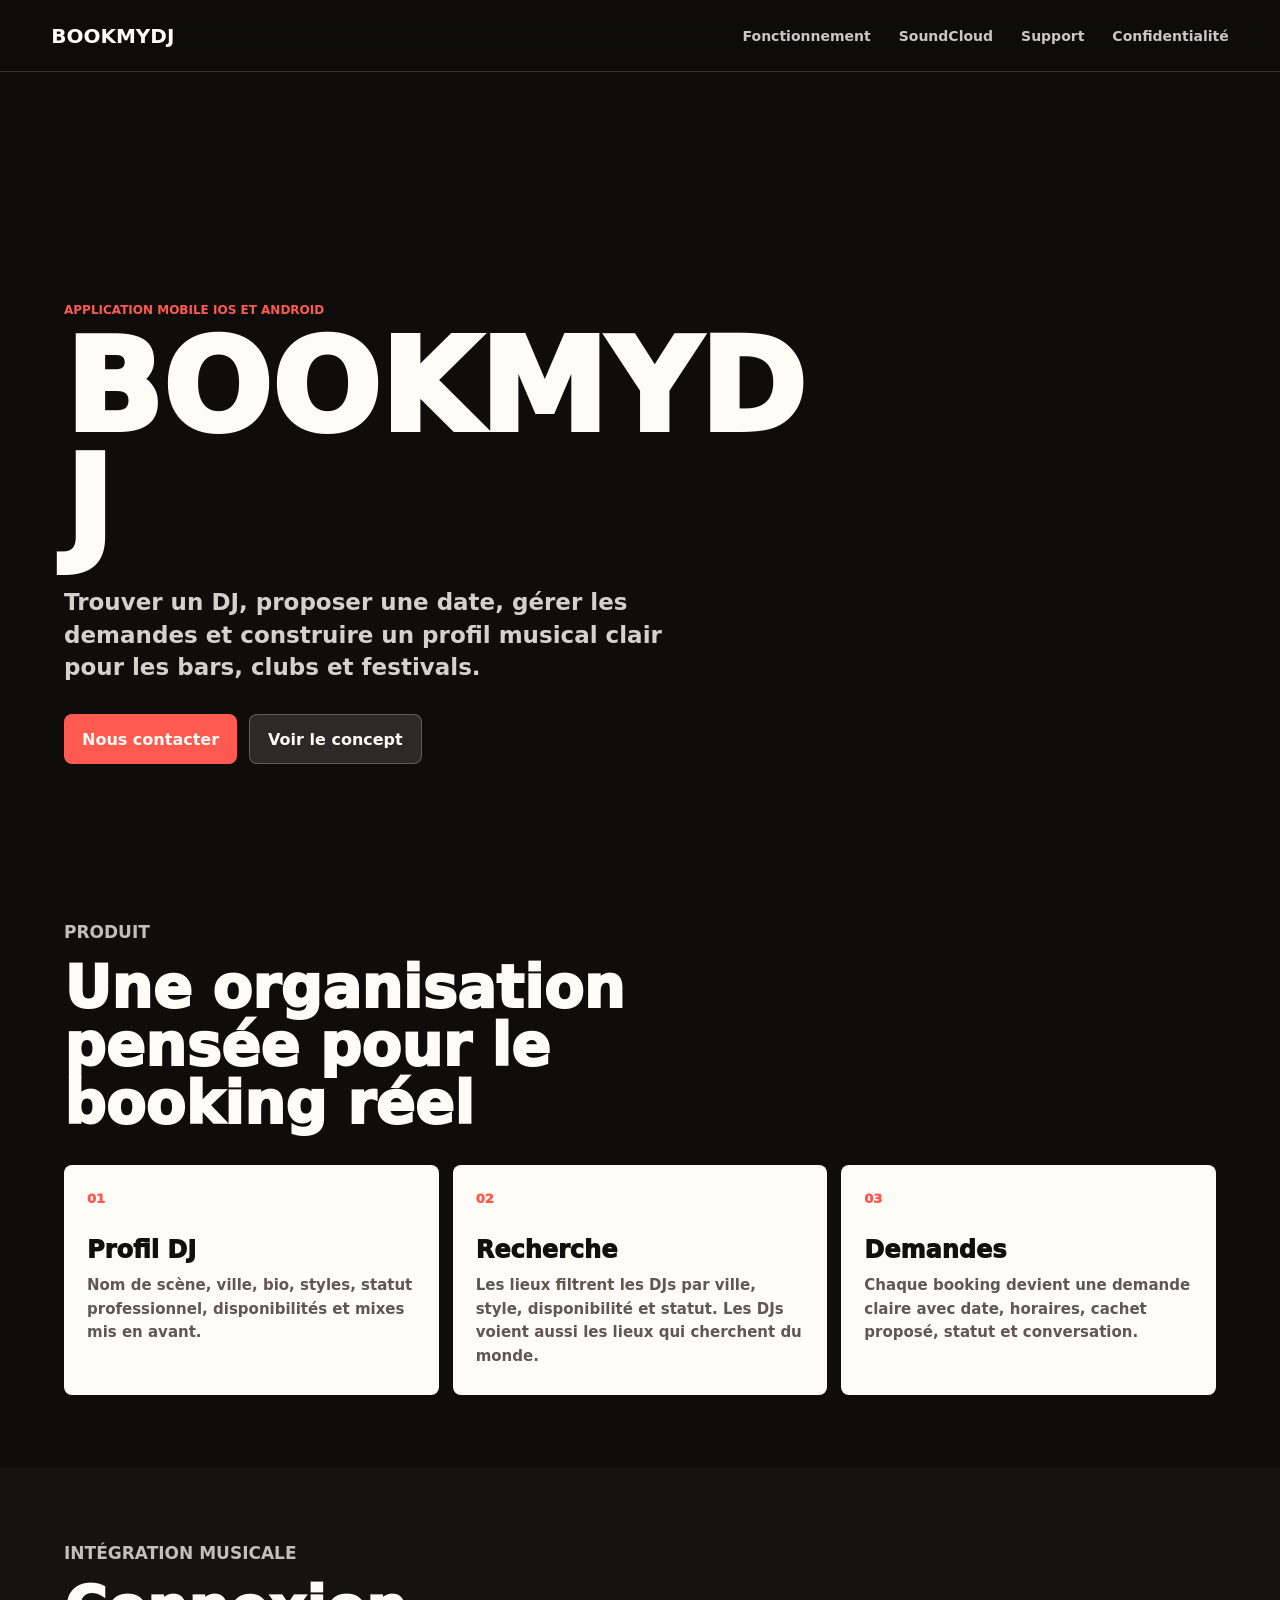
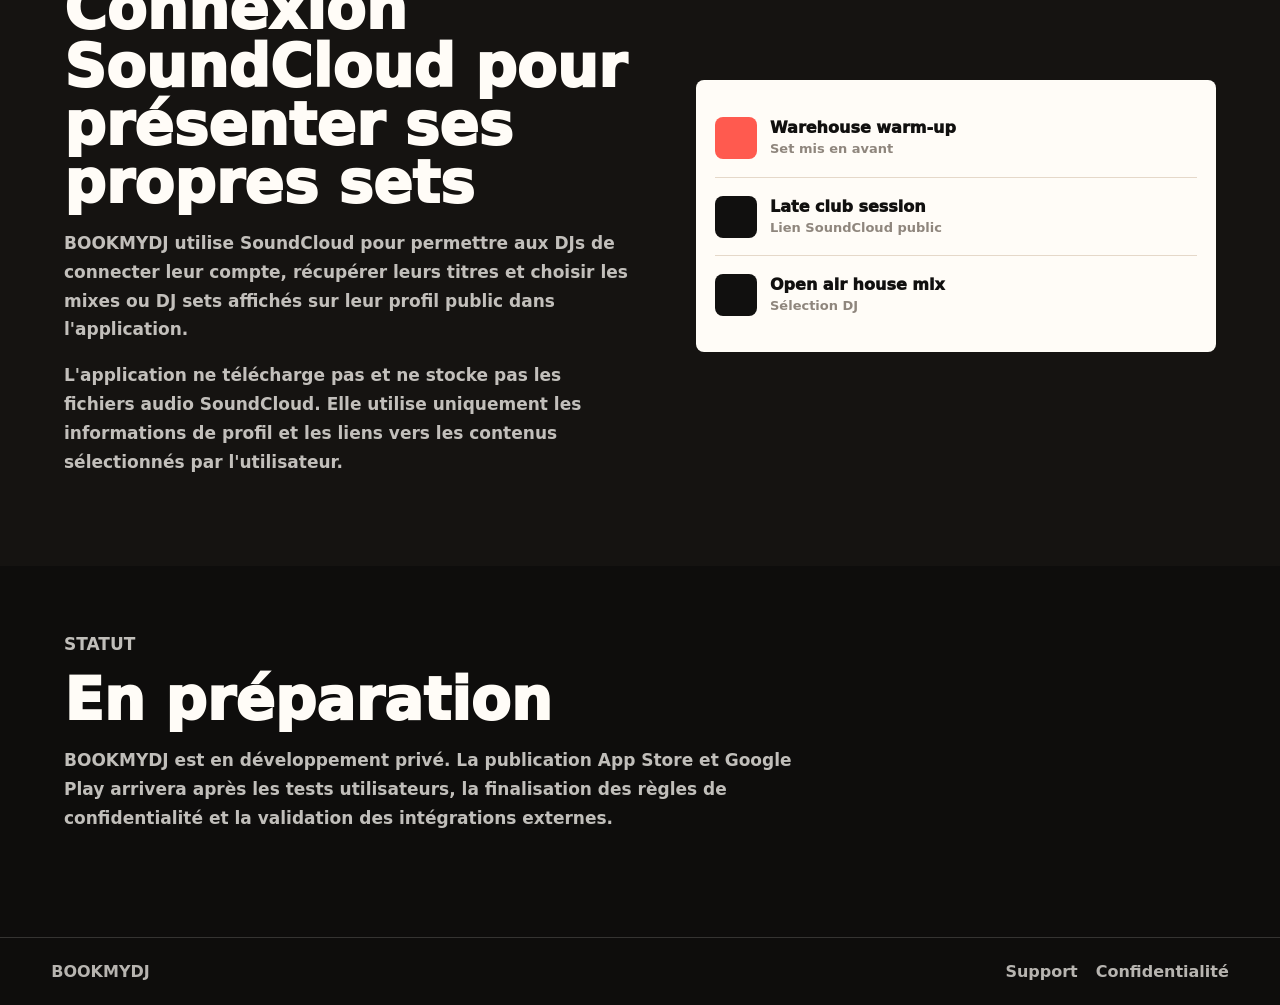
==== index.html @ 0f89406c "Initial BOOKMYDJ landing page" ====
<!doctype html>
<html lang="fr">
  <head>
    <meta charset="utf-8" />
    <meta name="viewport" content="width=device-width, initial-scale=1" />
    <meta name="description" content="BOOKMYDJ aide les DJs et les lieux à se trouver, échanger et organiser des bookings en France." />
    <meta property="og:title" content="BOOKMYDJ" />
    <meta property="og:description" content="L'application mobile pour connecter DJs, bars, clubs et festivals." />
    <meta property="og:type" content="website" />
    <title>BOOKMYDJ - Booker des DJs simplement</title>
    <link rel="stylesheet" href="styles.css" />
  </head>
  <body>
    <header class="site-header" aria-label="Navigation principale">
      <a class="brand" href="index.html">BOOKMYDJ</a>
      <nav class="nav-links" aria-label="Liens utiles">
        <a href="#fonctionnement">Fonctionnement</a>
        <a href="#soundcloud">SoundCloud</a>
        <a href="support.html">Support</a>
        <a href="privacy.html">Confidentialité</a>
      </nav>
    </header>

    <main>
      <section class="hero" aria-labelledby="hero-title">
        <div class="hero-shade"></div>
        <div class="hero-content">
          <p class="eyebrow">Application mobile iOS et Android</p>
          <h1 id="hero-title">BOOKMYDJ</h1>
          <p class="hero-copy">Trouver un DJ, proposer une date, gérer les demandes et construire un profil musical clair pour les bars, clubs et festivals.</p>
          <div class="hero-actions">
            <a class="primary-link" href="mailto:contact@bookmydj.app">Nous contacter</a>
            <a class="secondary-link" href="#fonctionnement">Voir le concept</a>
          </div>
        </div>
      </section>

      <section class="section" id="fonctionnement" aria-labelledby="workflow-title">
        <div class="section-heading">
          <p class="eyebrow">Produit</p>
          <h2 id="workflow-title">Une organisation pensée pour le booking réel</h2>
        </div>
        <div class="feature-grid">
          <article class="feature-card">
            <span class="feature-number">01</span>
            <h3>Profil DJ</h3>
            <p>Nom de scène, ville, bio, styles, statut professionnel, disponibilités et mixes mis en avant.</p>
          </article>
          <article class="feature-card">
            <span class="feature-number">02</span>
            <h3>Recherche</h3>
            <p>Les lieux filtrent les DJs par ville, style, disponibilité et statut. Les DJs voient aussi les lieux qui cherchent du monde.</p>
          </article>
          <article class="feature-card">
            <span class="feature-number">03</span>
            <h3>Demandes</h3>
            <p>Chaque booking devient une demande claire avec date, horaires, cachet proposé, statut et conversation.</p>
          </article>
        </div>
      </section>

      <section class="split-section" id="soundcloud" aria-labelledby="soundcloud-title">
        <div>
          <p class="eyebrow">Intégration musicale</p>
          <h2 id="soundcloud-title">Connexion SoundCloud pour présenter ses propres sets</h2>
          <p>BOOKMYDJ utilise SoundCloud pour permettre aux DJs de connecter leur compte, récupérer leurs titres et choisir les mixes ou DJ sets affichés sur leur profil public dans l'application.</p>
          <p>L'application ne télécharge pas et ne stocke pas les fichiers audio SoundCloud. Elle utilise uniquement les informations de profil et les liens vers les contenus sélectionnés par l'utilisateur.</p>
        </div>
        <div class="sound-panel" aria-label="Aperçu de profil musical">
          <div class="sound-row active">
            <span></span>
            <div>
              <strong>Warehouse warm-up</strong>
              <p>Set mis en avant</p>
            </div>
          </div>
          <div class="sound-row">
            <span></span>
            <div>
              <strong>Late club session</strong>
              <p>Lien SoundCloud public</p>
            </div>
          </div>
          <div class="sound-row">
            <span></span>
            <div>
              <strong>Open air house mix</strong>
              <p>Sélection DJ</p>
            </div>
          </div>
        </div>
      </section>

      <section class="section compact" aria-labelledby="availability-title">
        <div class="section-heading">
          <p class="eyebrow">Statut</p>
          <h2 id="availability-title">En préparation</h2>
          <p>BOOKMYDJ est en développement privé. La publication App Store et Google Play arrivera après les tests utilisateurs, la finalisation des règles de confidentialité et la validation des intégrations externes.</p>
        </div>
      </section>
    </main>

    <footer class="site-footer">
      <span>BOOKMYDJ</span>
      <div>
        <a href="support.html">Support</a>
        <a href="privacy.html">Confidentialité</a>
      </div>
    </footer>
  </body>
</html>
---- styles.css ----
:root {
  color-scheme: dark;
  --ink: #11100f;
  --paper: #fffcf7;
  --muted: #8f867d;
  --line: rgba(255, 252, 247, 0.16);
  --accent: #ff5a4f;
  --teal: #19a78e;
  --blue: #4968f2;
  --night: #0e0d0c;
}

* {
  box-sizing: border-box;
}

body {
  margin: 0;
  min-width: 320px;
  background: var(--night);
  color: var(--paper);
  font-family: Inter, ui-sans-serif, system-ui, -apple-system, BlinkMacSystemFont, "Segoe UI", sans-serif;
  letter-spacing: 0;
}

a {
  color: inherit;
  text-decoration: none;
}

.site-header {
  position: fixed;
  z-index: 20;
  top: 0;
  left: 0;
  right: 0;
  display: flex;
  align-items: center;
  justify-content: space-between;
  gap: 24px;
  min-height: 72px;
  padding: 14px clamp(18px, 4vw, 54px);
  background: rgba(14, 13, 12, 0.78);
  border-bottom: 1px solid var(--line);
  backdrop-filter: blur(18px);
}

.site-header.simple {
  position: sticky;
}

.brand {
  font-size: 20px;
  font-weight: 900;
}

.nav-links {
  display: flex;
  align-items: center;
  justify-content: flex-end;
  gap: clamp(12px, 3vw, 28px);
  color: rgba(255, 252, 247, 0.78);
  font-size: 14px;
  font-weight: 800;
}

.hero {
  position: relative;
  min-height: 94vh;
  display: grid;
  align-items: end;
  padding: 118px clamp(18px, 5vw, 72px) 82px;
  background-image: url("https://images.unsplash.com/photo-1516450360452-9312f5e86fc7?auto=format&fit=crop&w=2200&q=86");
  background-size: cover;
  background-position: center;
  overflow: hidden;
}

.hero-shade {
  position: absolute;
  inset: 0;
  background: linear-gradient(90deg, rgba(14, 13, 12, 0.92), rgba(14, 13, 12, 0.58) 46%, rgba(14, 13, 12, 0.18)), linear-gradient(0deg, rgba(14, 13, 12, 0.94), rgba(14, 13, 12, 0) 45%);
}

.hero-content {
  position: relative;
  max-width: 780px;
  min-width: 0;
}

.eyebrow {
  margin: 0 0 12px;
  color: var(--accent);
  font-size: 12px;
  font-weight: 900;
  text-transform: uppercase;
}

h1,
h2,
h3,
p {
  letter-spacing: 0;
}

h1 {
  margin: 0;
  font-size: clamp(56px, 10vw, 128px);
  line-height: 0.92;
  font-weight: 950;
  max-width: 100%;
  overflow-wrap: anywhere;
}

.hero-copy {
  max-width: 640px;
  margin: 22px 0 0;
  color: rgba(255, 252, 247, 0.82);
  font-size: clamp(18px, 2vw, 23px);
  line-height: 1.42;
  font-weight: 700;
}

.hero-actions {
  display: flex;
  flex-wrap: wrap;
  gap: 12px;
  margin-top: 30px;
}

.primary-link,
.secondary-link {
  display: inline-flex;
  align-items: center;
  justify-content: center;
  min-height: 50px;
  border-radius: 8px;
  padding: 0 18px;
  font-weight: 900;
}

.primary-link {
  background: var(--accent);
  color: var(--paper);
}

.secondary-link {
  background: rgba(255, 252, 247, 0.12);
  border: 1px solid rgba(255, 252, 247, 0.24);
}

.section,
.split-section {
  padding: 72px clamp(18px, 5vw, 72px);
}

.section-heading {
  max-width: 760px;
}

h2 {
  margin: 0;
  font-size: clamp(34px, 5vw, 58px);
  line-height: 1;
  font-weight: 930;
}

.section-heading p,
.split-section p,
.legal-page p {
  color: rgba(255, 252, 247, 0.74);
  font-size: 17px;
  line-height: 1.7;
  font-weight: 650;
}

.feature-grid {
  display: grid;
  grid-template-columns: repeat(3, minmax(0, 1fr));
  gap: 14px;
  margin-top: 32px;
}

.feature-card,
.sound-panel {
  border: 1px solid rgba(255, 252, 247, 0.16);
  border-radius: 8px;
  background: var(--paper);
  color: var(--ink);
}

.feature-card {
  min-height: 230px;
  padding: 22px;
}

.feature-number {
  display: inline-flex;
  margin-bottom: 30px;
  color: var(--accent);
  font-size: 13px;
  font-weight: 950;
}

h3 {
  margin: 0 0 10px;
  font-size: 24px;
  font-weight: 930;
}

.feature-card p {
  margin: 0;
  color: #5f5851;
  font-size: 15px;
  line-height: 1.58;
  font-weight: 700;
}

.split-section {
  display: grid;
  grid-template-columns: minmax(0, 1fr) minmax(300px, 520px);
  gap: clamp(22px, 5vw, 70px);
  align-items: center;
  background: #151311;
}

.sound-panel {
  padding: 18px;
}

.sound-row {
  display: flex;
  align-items: center;
  gap: 13px;
  min-height: 78px;
  border-top: 1px solid #e5d8c9;
}

.sound-row:first-child {
  border-top: 0;
}

.sound-row span {
  width: 42px;
  height: 42px;
  border-radius: 8px;
  background: var(--ink);
}

.sound-row.active span {
  background: var(--accent);
}

.sound-row strong {
  display: block;
  font-size: 16px;
  font-weight: 930;
}

.sound-row p {
  margin: 3px 0 0;
  color: var(--muted);
  font-size: 13px;
  line-height: 1.4;
}

.compact {
  padding-top: 64px;
  padding-bottom: 88px;
}

.legal-page {
  max-width: 860px;
  padding: 70px clamp(18px, 5vw, 72px) 90px;
}

.legal-page h1 {
  font-size: clamp(42px, 8vw, 82px);
}

.legal-page section {
  margin-top: 34px;
  padding-top: 28px;
  border-top: 1px solid var(--line);
}

.legal-page h2 {
  font-size: 26px;
}

.legal-page a {
  color: var(--accent);
  font-weight: 900;
}

.updated {
  color: var(--muted);
}

.site-footer {
  display: flex;
  align-items: center;
  justify-content: space-between;
  gap: 18px;
  padding: 24px clamp(18px, 4vw, 54px);
  border-top: 1px solid var(--line);
  color: rgba(255, 252, 247, 0.7);
  font-weight: 850;
}

.site-footer div {
  display: flex;
  gap: 18px;
}

@media (max-width: 780px) {
  .site-header {
    align-items: flex-start;
    flex-direction: column;
    gap: 10px;
    overflow: hidden;
  }

  .nav-links {
    width: 100%;
    max-width: 100%;
    justify-content: flex-start;
    overflow-x: auto;
    padding-bottom: 4px;
  }

  h1 {
    font-size: clamp(42px, 13vw, 54px);
    line-height: 0.98;
  }

  .hero {
    min-height: 92vh;
    padding-top: 150px;
    background-position: 62% center;
  }

  .feature-grid,
  .split-section {
    grid-template-columns: 1fr;
  }

  .feature-card {
    min-height: 190px;
  }

  .site-footer {
    flex-direction: column;
    align-items: flex-start;
  }
}
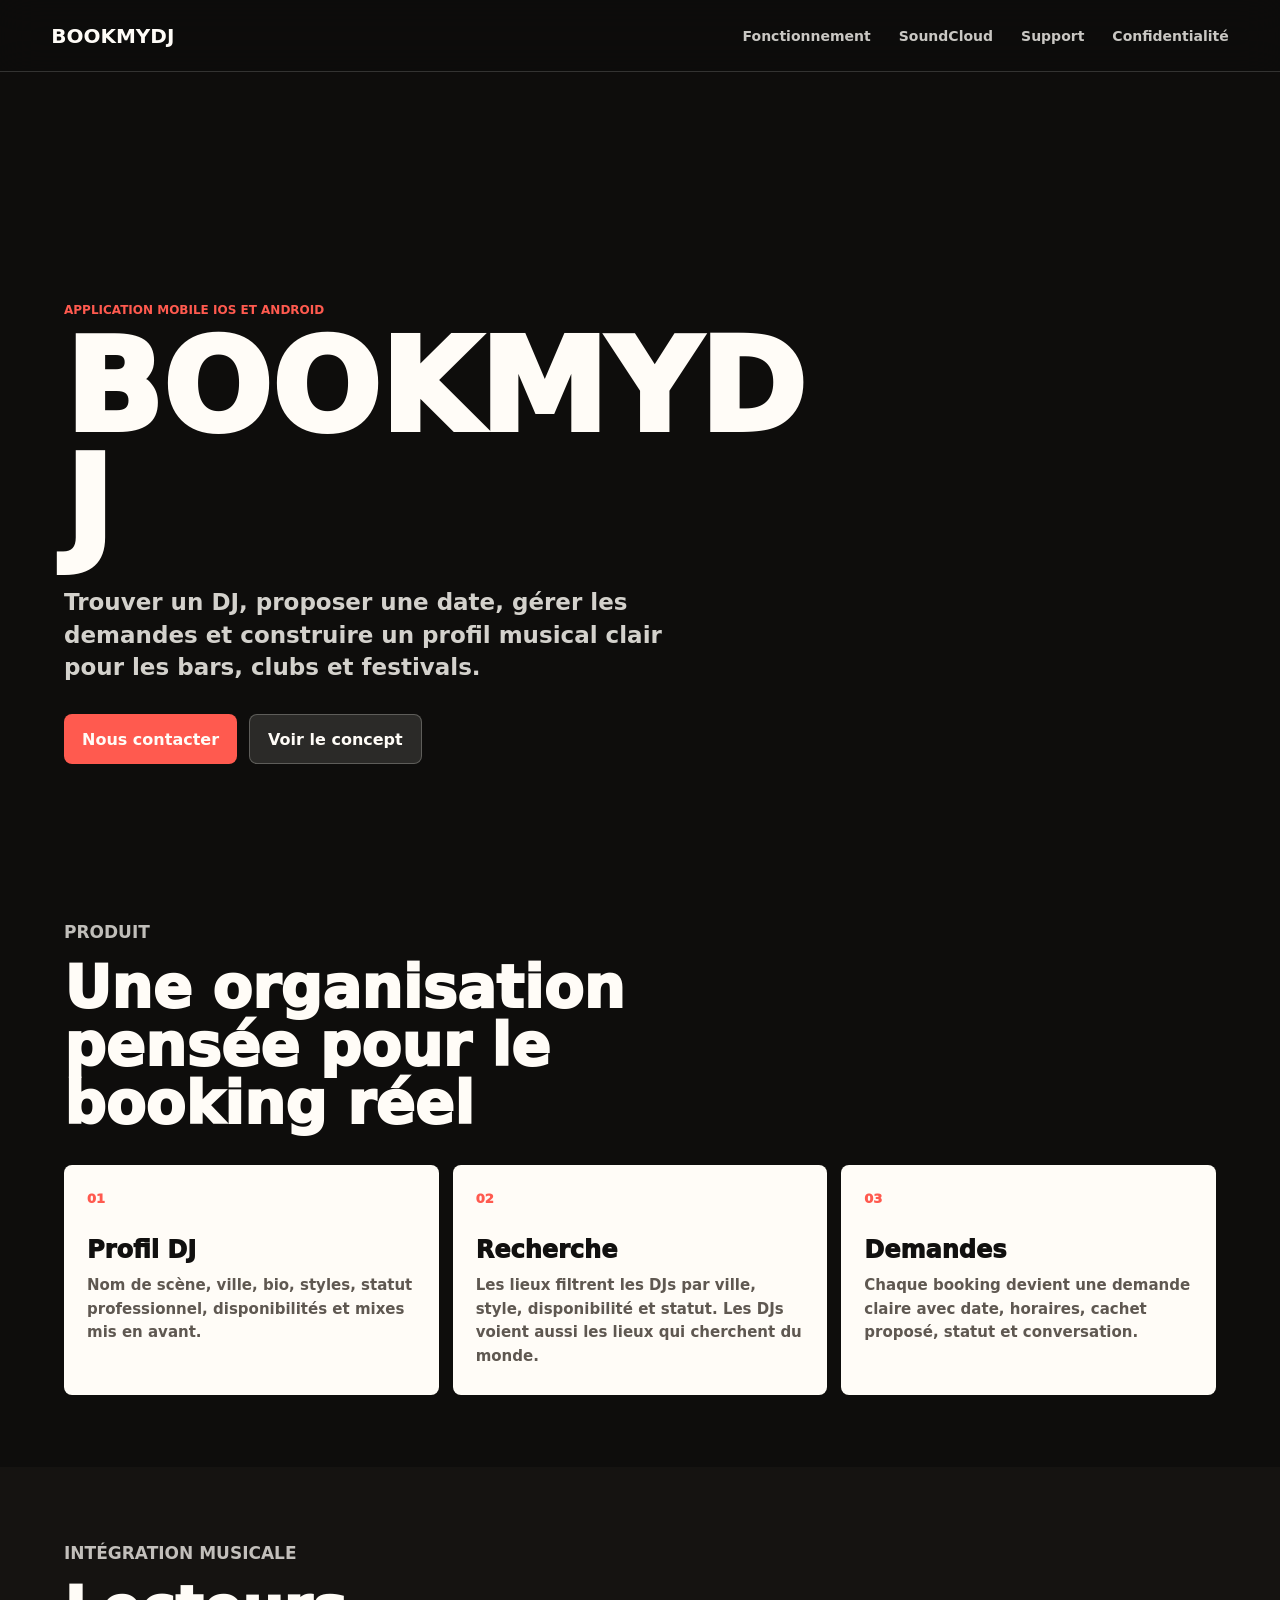
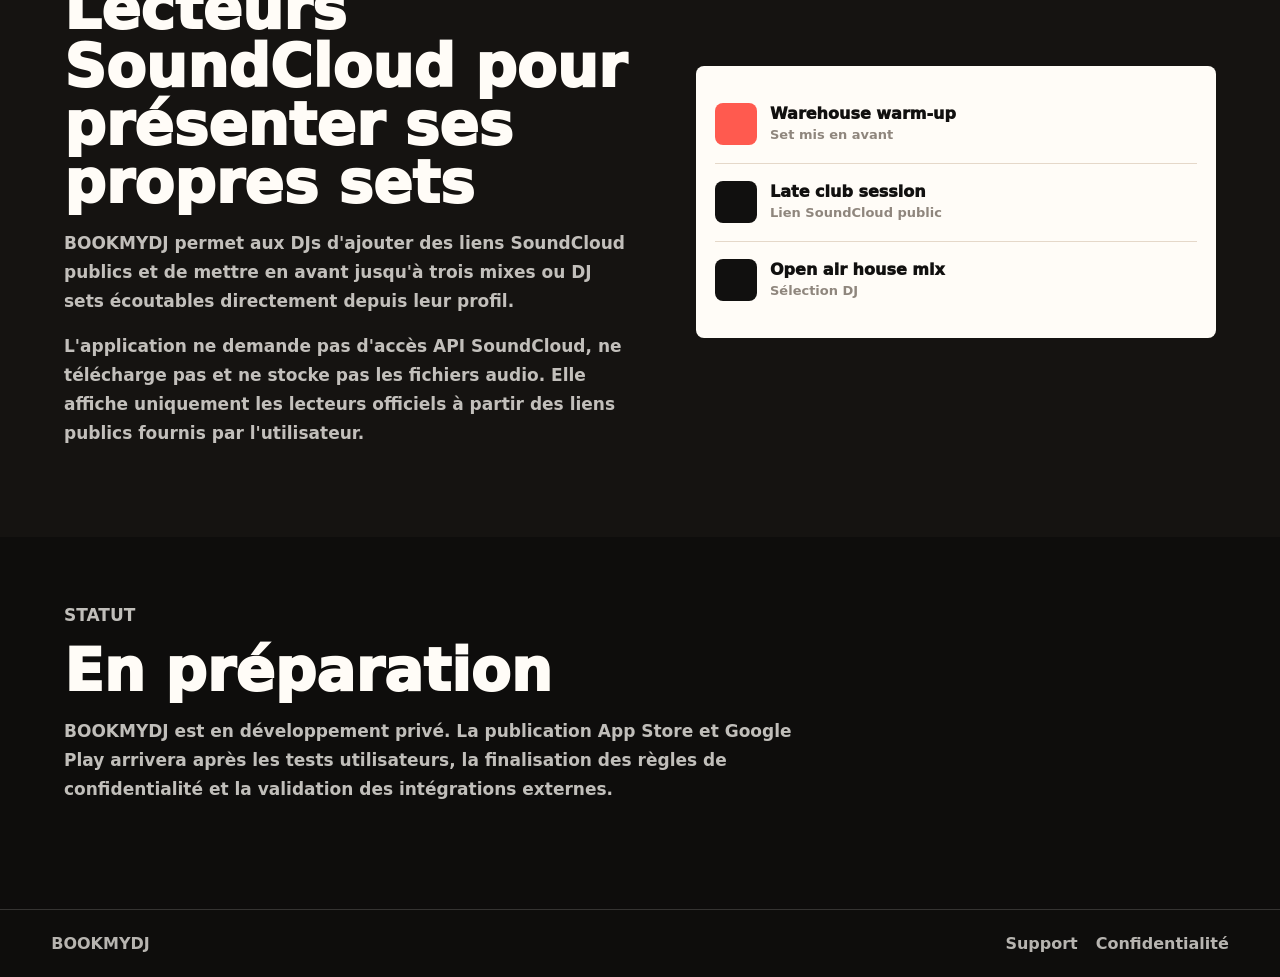
==== commit 7b44739b: "Update SoundCloud manual link copy" ====
--- a/index.html
+++ b/index.html
@@ -62,9 +62,9 @@
       <section class="split-section" id="soundcloud" aria-labelledby="soundcloud-title">
         <div>
           <p class="eyebrow">Intégration musicale</p>
-          <h2 id="soundcloud-title">Connexion SoundCloud pour présenter ses propres sets</h2>
-          <p>BOOKMYDJ utilise SoundCloud pour permettre aux DJs de connecter leur compte, récupérer leurs titres et choisir les mixes ou DJ sets affichés sur leur profil public dans l'application.</p>
-          <p>L'application ne télécharge pas et ne stocke pas les fichiers audio SoundCloud. Elle utilise uniquement les informations de profil et les liens vers les contenus sélectionnés par l'utilisateur.</p>
+          <h2 id="soundcloud-title">Lecteurs SoundCloud pour présenter ses propres sets</h2>
+          <p>BOOKMYDJ permet aux DJs d'ajouter des liens SoundCloud publics et de mettre en avant jusqu'à trois mixes ou DJ sets écoutables directement depuis leur profil.</p>
+          <p>L'application ne demande pas d'accès API SoundCloud, ne télécharge pas et ne stocke pas les fichiers audio. Elle affiche uniquement les lecteurs officiels à partir des liens publics fournis par l'utilisateur.</p>
         </div>
         <div class="sound-panel" aria-label="Aperçu de profil musical">
           <div class="sound-row active">
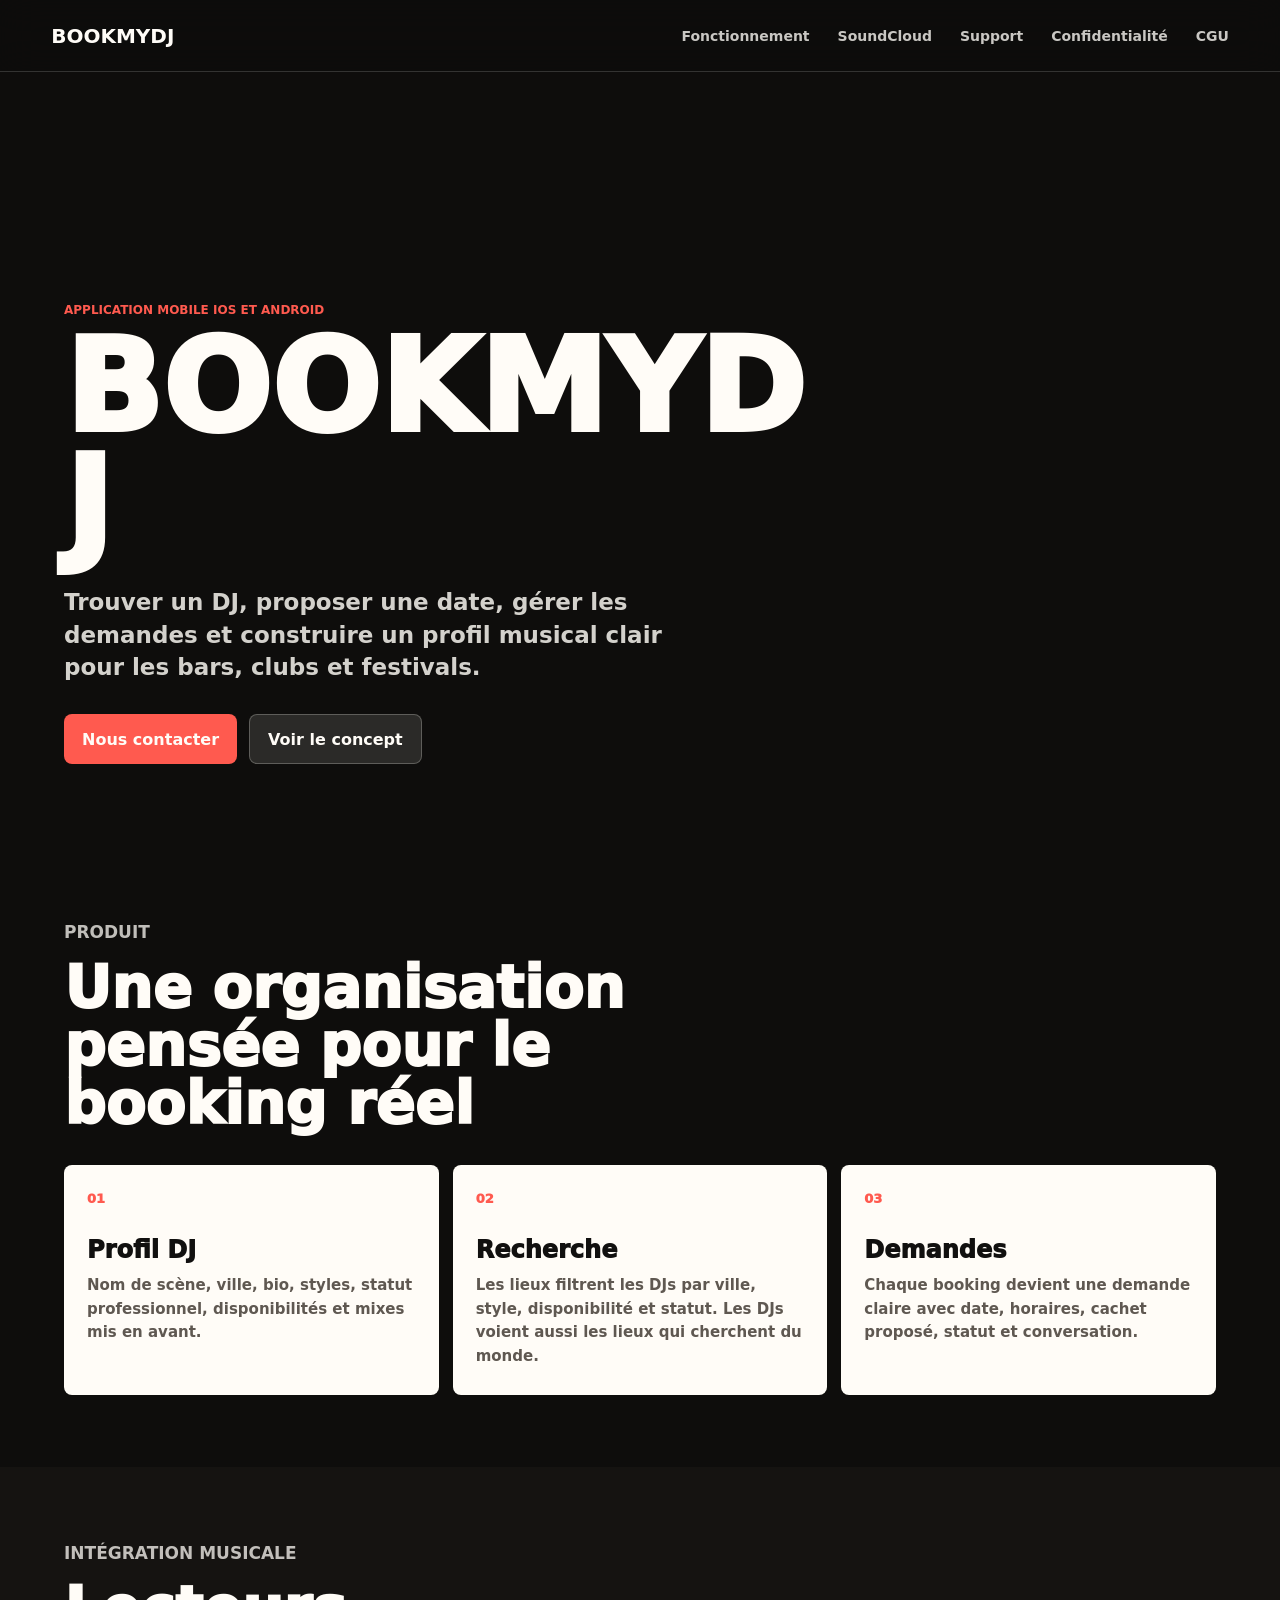
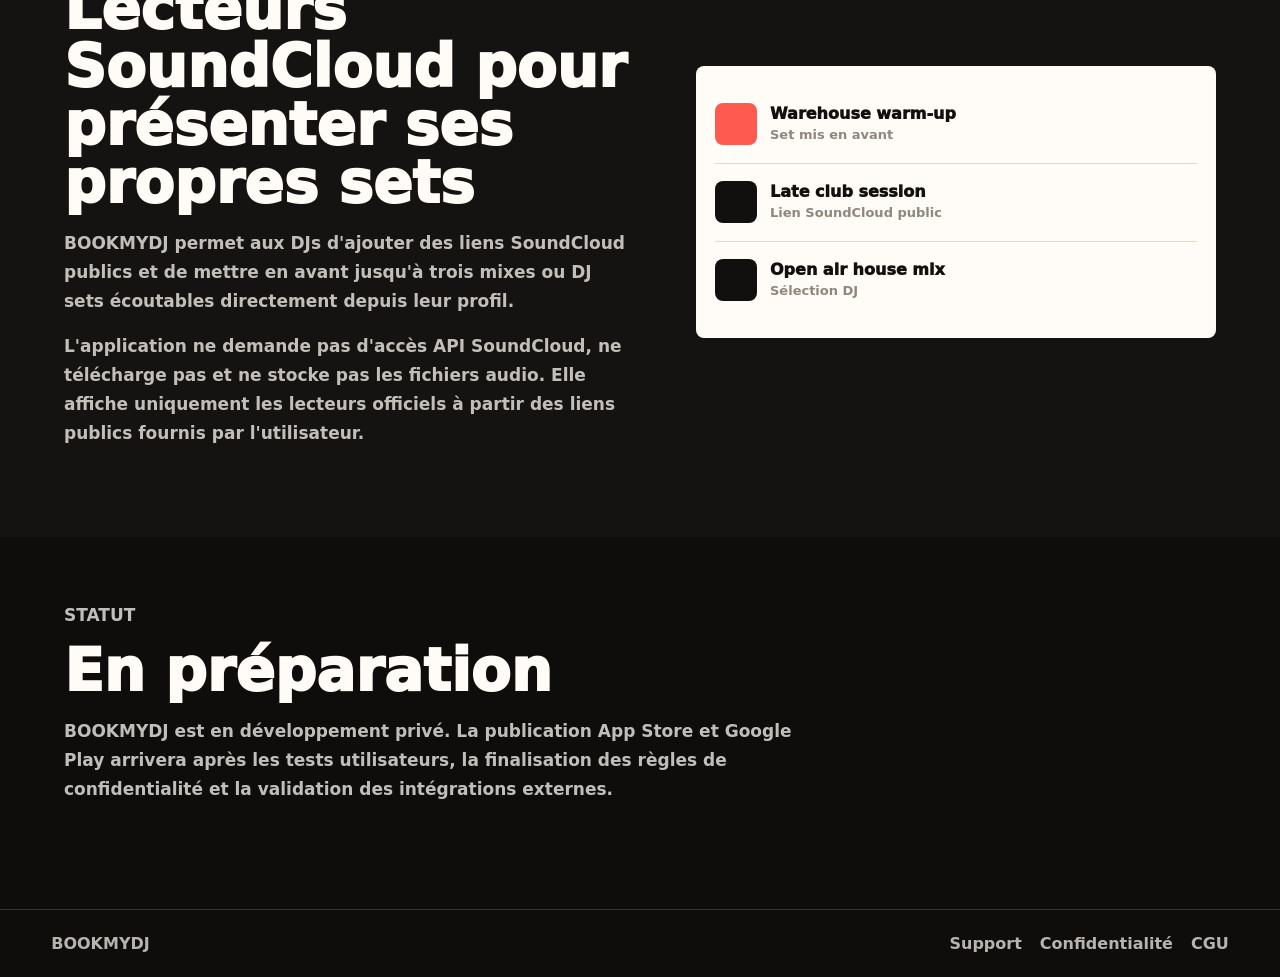
==== commit a4a8f489: "Add CGU page + account deletion section in privacy" ====
--- a/index.html
+++ b/index.html
@@ -18,6 +18,7 @@
         <a href="#soundcloud">SoundCloud</a>
         <a href="support.html">Support</a>
         <a href="privacy.html">Confidentialité</a>
+        <a href="cgu.html">CGU</a>
       </nav>
     </header>
 
@@ -105,6 +106,7 @@
       <div>
         <a href="support.html">Support</a>
         <a href="privacy.html">Confidentialité</a>
+        <a href="cgu.html">CGU</a>
       </div>
     </footer>
   </body>
